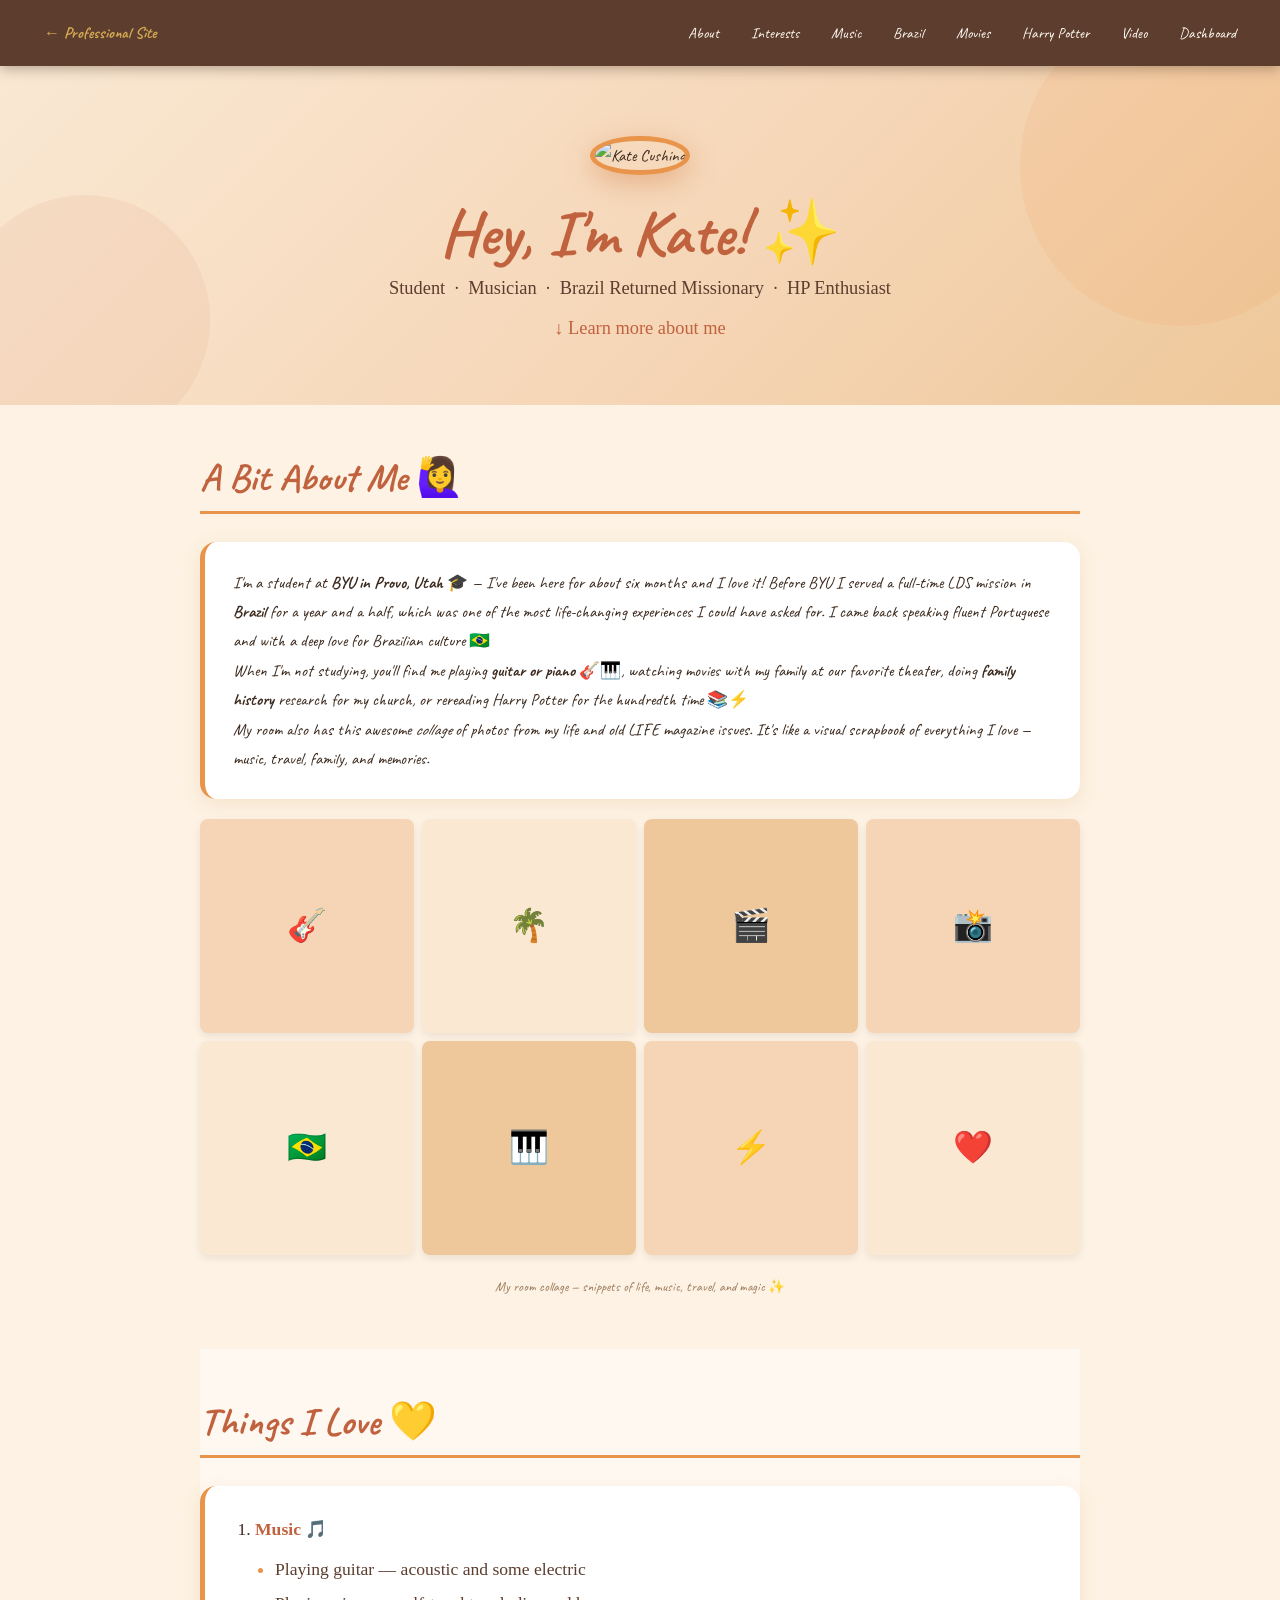
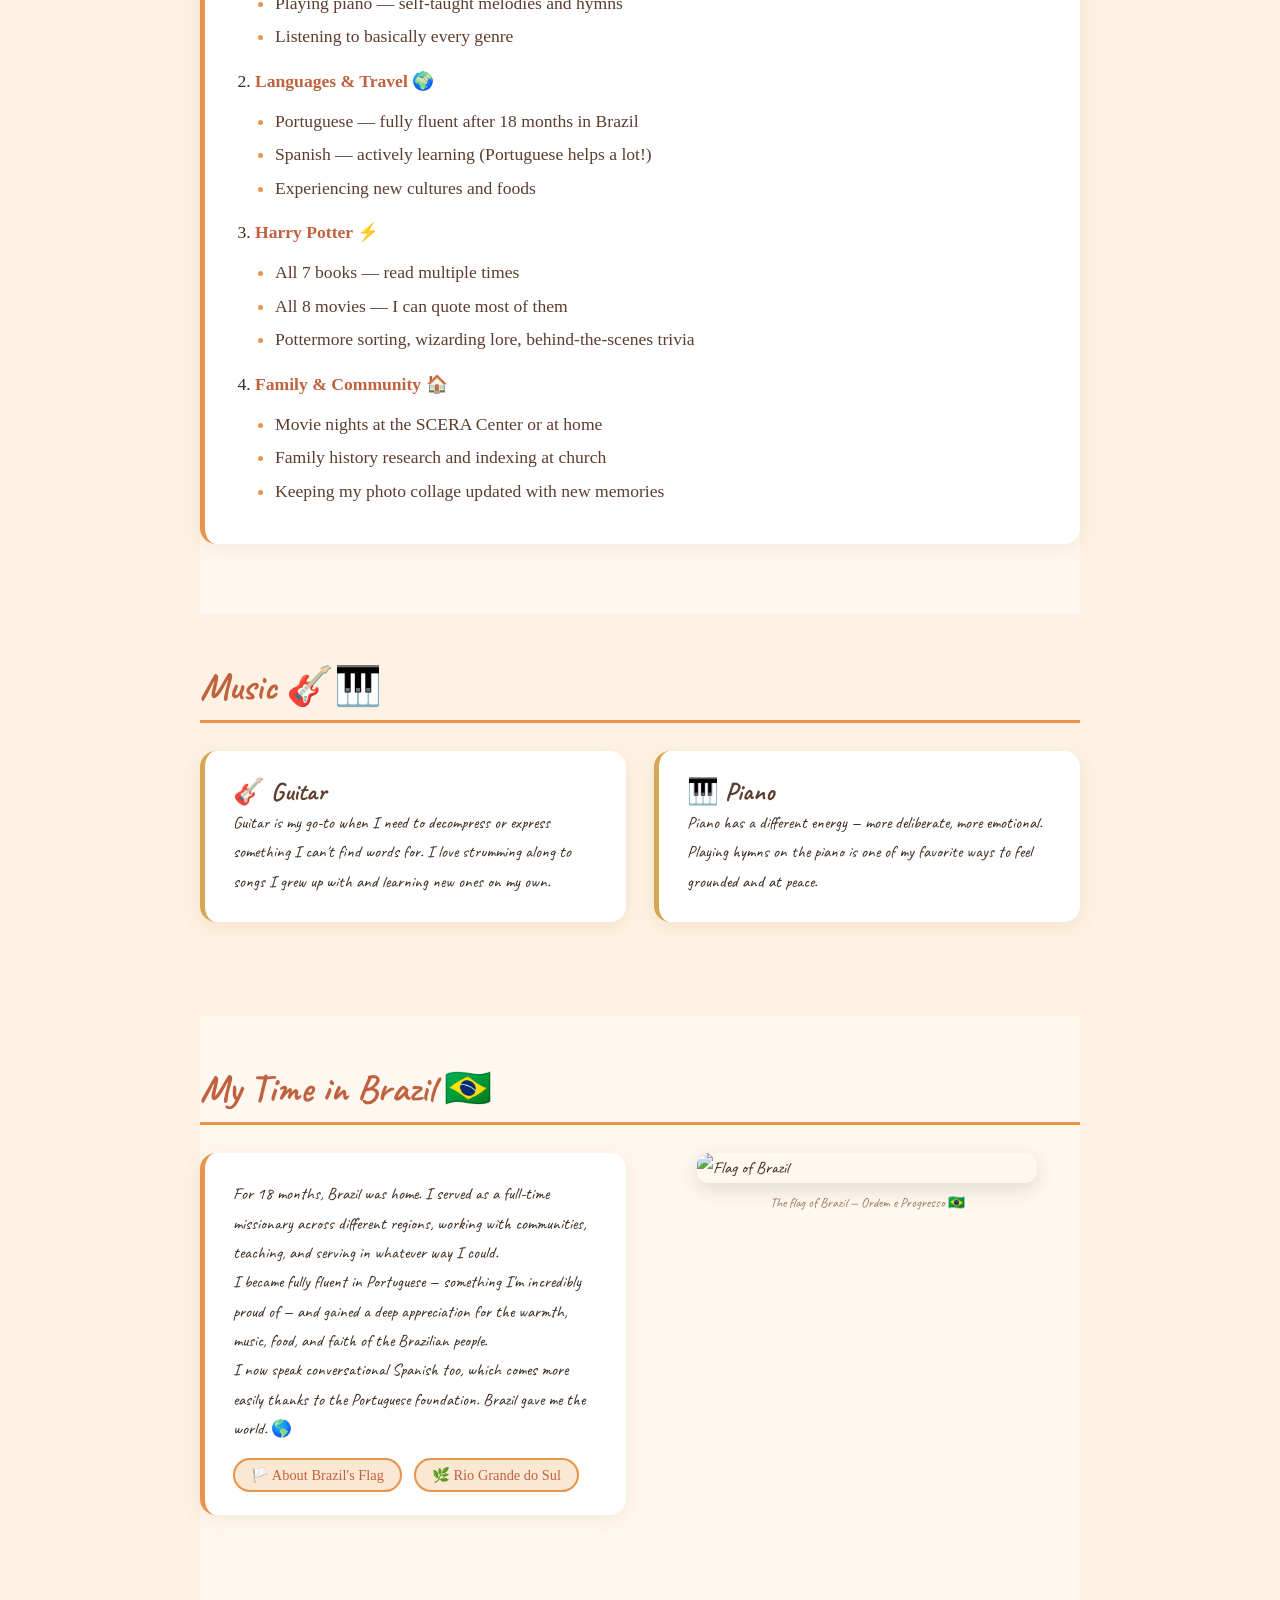
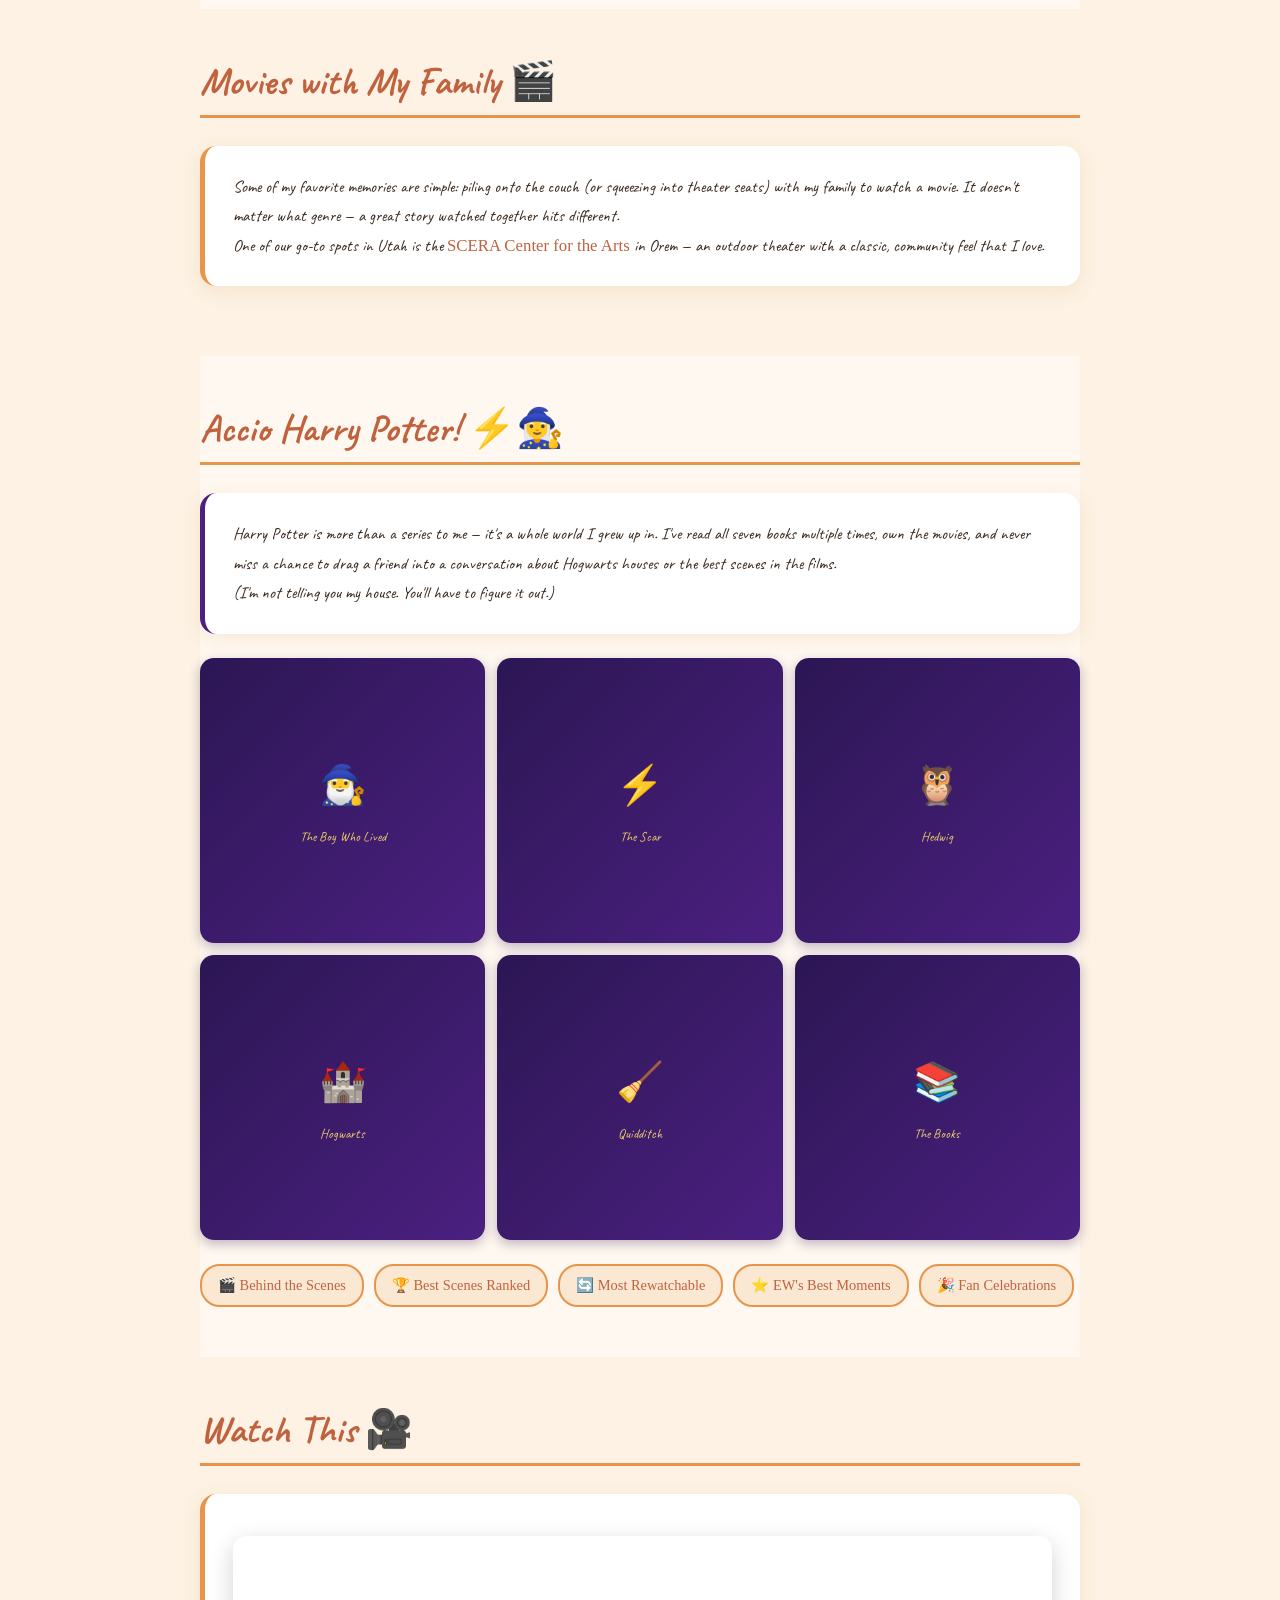
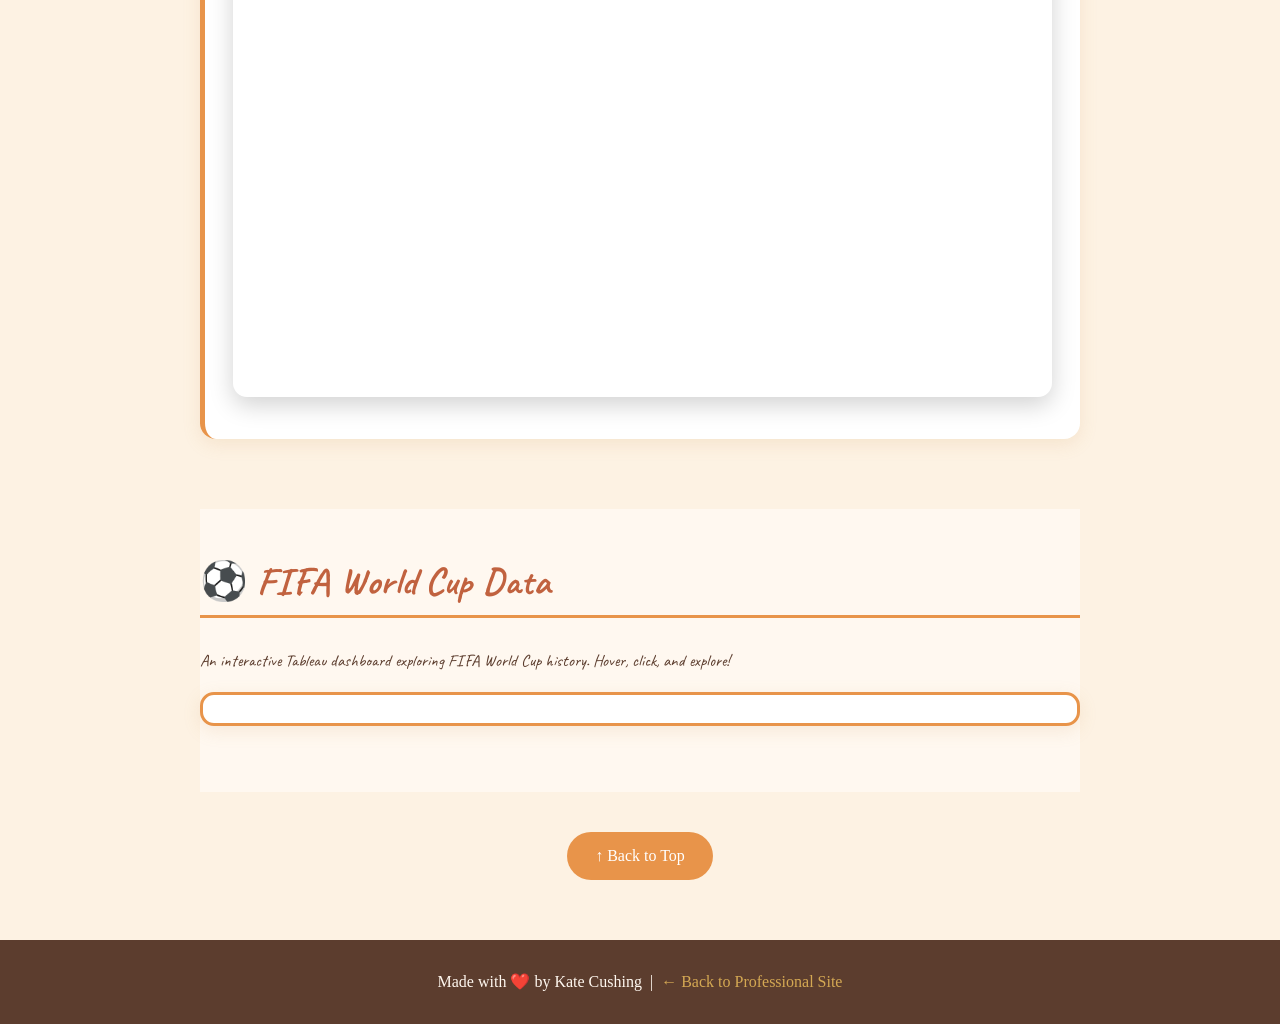
==== scratch/index.html @ d870e7b0 "Add files via upload" ====
<!DOCTYPE html>
<html lang="en">
<head>
  <meta charset="UTF-8">
  <meta name="viewport" content="width=device-width, initial-scale=1.0">
  <title>About Kate – Personal Page</title>
  <!-- No Bootstrap — scratch stylesheet only -->
  <link rel="stylesheet" href="style.css">
</head>
<body>

  <!-- ── Navigation (on-page anchors + back link) ─────── -->
  <!-- This nav uses on-page anchors as required -->
  <nav class="page-nav" id="top">
    <a class="back-link" href="../index.html">← Professional Site</a>
    <div class="nav-links">
      <a href="#about">About</a>
      <a href="#interests">Interests</a>
      <a href="#music">Music</a>
      <a href="#brazil">Brazil</a>
      <a href="#movies">Movies</a>
      <a href="#hp">Harry Potter</a>
      <a href="#video">Video</a>
      <a href="#dashboard">Dashboard</a>
    </div>
  </nav>

  <!-- ── Hero (div #2: .hero-div) ────────────────────── -->
  <div class="hero-div">
    <!-- Profile image — save your photo as ../images/profile.jpg -->
    <img src="../images/profile.jpg" alt="Kate Cushing" class="hero-profile-img">
    <h1 class="hero-title">Hey, I'm Kate! ✨</h1>
    <p class="hero-subtitle">Student &nbsp;·&nbsp; Musician &nbsp;·&nbsp; Brazil Returned Missionary &nbsp;·&nbsp; HP Enthusiast</p>
    <p class="hero-subtitle" style="margin-top: 8px;">
      <a href="#about" class="anchor-link">↓ Learn more about me</a>
    </p>
  </div>

  <!-- ── Main content wrapper (div #3: .content-wrapper) ── -->
  <div class="content-wrapper">

    <!-- ── About Me ──────────────────────────────────── -->
    <section class="page-section fade-in-section" id="about">
      <h2 class="section-heading">A Bit About Me 🙋‍♀️</h2>
      <div class="warm-card">
        <p>
          I'm a student at <strong>BYU in Provo, Utah</strong> 🎓 — I've been here for about six months and I love it!
          Before BYU I served a full-time LDS mission in <strong>Brazil</strong> for a year and a half,
          which was one of the most life-changing experiences I could have asked for.
          I came back speaking fluent Portuguese and with a deep love for Brazilian culture 🇧🇷
        </p>
        <p>
          When I'm not studying, you'll find me playing <strong>guitar or piano</strong> 🎸🎹,
          watching movies with my family at our favorite theater,
          doing <strong>family history</strong> research for my church,
          or rereading Harry Potter for the hundredth time 📚⚡
        </p>
        <p>
          My room also has this awesome <em>collage</em> of photos from my life and old LIFE magazine issues.
          It's like a visual scrapbook of everything I love — music, travel, family, and memories.
        </p>
      </div>

      <!-- Life-magazine-style photo collage -->
      <div class="life-collage">
        <div class="life-tile">🎸</div>
        <div class="life-tile">🌴</div>
        <div class="life-tile">🎬</div>
        <div class="life-tile">📸</div>
        <div class="life-tile">🇧🇷</div>
        <div class="life-tile">🎹</div>
        <div class="life-tile">⚡</div>
        <div class="life-tile">❤️</div>
      </div>
      <p style="text-align:center; font-size:0.85rem; color:#9c7a5c; margin-top:6px;">
        My room collage — snippets of life, music, travel, and magic ✨
      </p>
    </section>

    <!-- ── Interests (nested list: ordered → unordered) ── -->
    <section class="page-section fade-in-section" id="interests">
      <h2 class="section-heading">Things I Love 💛</h2>
      <div class="warm-card">
        <!-- REQUIRED: unordered list embedded inside an ordered list -->
        <ol class="my-ordered-list">
          <li>
            <strong>Music 🎵</strong>
            <ul class="my-unordered-list">
              <li>Playing guitar — acoustic and some electric</li>
              <li>Playing piano — self-taught melodies and hymns</li>
              <li>Listening to basically every genre</li>
            </ul>
          </li>
          <li>
            <strong>Languages &amp; Travel 🌍</strong>
            <ul class="my-unordered-list">
              <li>Portuguese — fully fluent after 18 months in Brazil</li>
              <li>Spanish — actively learning (Portuguese helps a lot!)</li>
              <li>Experiencing new cultures and foods</li>
            </ul>
          </li>
          <li>
            <strong>Harry Potter ⚡</strong>
            <ul class="my-unordered-list">
              <li>All 7 books — read multiple times</li>
              <li>All 8 movies — I can quote most of them</li>
              <li>Pottermore sorting, wizarding lore, behind-the-scenes trivia</li>
            </ul>
          </li>
          <li>
            <strong>Family &amp; Community 🏠</strong>
            <ul class="my-unordered-list">
              <li>Movie nights at the SCERA Center or at home</li>
              <li>Family history research and indexing at church</li>
              <li>Keeping my photo collage updated with new memories</li>
            </ul>
          </li>
        </ol>
      </div>
    </section>

    <!-- ── Music ─────────────────────────────────────── -->
    <section class="page-section fade-in-section" id="music">
      <h2 class="section-heading">Music 🎸🎹</h2>
      <!-- Two-column layout (div #4: .two-col-div) -->
      <div class="two-col-div">
        <div class="warm-card" style="border-left-color: #D4A853;">
          <h3>🎸 Guitar</h3>
          <p>
            Guitar is my go-to when I need to decompress or express something I can't find words for.
            I love strumming along to songs I grew up with and learning new ones on my own.
          </p>
        </div>
        <div class="warm-card" style="border-left-color: #D4A853;">
          <h3>🎹 Piano</h3>
          <p>
            Piano has a different energy — more deliberate, more emotional.
            Playing hymns on the piano is one of my favorite ways to feel grounded and at peace.
          </p>
        </div>
      </div>
    </section>

    <!-- ── Brazil ─────────────────────────────────────── -->
    <section class="page-section fade-in-section" id="brazil">
      <h2 class="section-heading">My Time in Brazil 🇧🇷</h2>
      <div class="two-col-div">
        <div class="warm-card">
          <p>
            For 18 months, Brazil was home. I served as a full-time missionary across different regions,
            working with communities, teaching, and serving in whatever way I could.
          </p>
          <p>
            I became fully fluent in Portuguese — something I'm incredibly proud of — and gained
            a deep appreciation for the warmth, music, food, and faith of the Brazilian people.
          </p>
          <p>
            I now speak conversational Spanish too, which comes more easily thanks to the
            Portuguese foundation. Brazil gave me the world. 🌎
          </p>
          <p style="margin-top:16px;">
            <a class="hp-link-btn" href="https://www.britannica.com/topic/flag-of-Brazil" target="_blank">🏳️ About Brazil's Flag</a>
            <a class="hp-link-btn" href="https://www.tripadvisor.com/AttractionProductReview-g303536-d17680279-Rio_Grande_do_Sul_City_Tour_by_Gramado_and_Canela-Gramado_State_of_Rio_Grande_do_S.html" target="_blank" style="margin-left:8px;">🌿 Rio Grande do Sul</a>
          </p>
        </div>
        <div>
          <!-- REQUIRED: image not from Bootstrap theme -->
          <img
            src="https://upload.wikimedia.org/wikipedia/commons/thumb/0/05/Flag_of_Brazil.svg/1200px-Flag_of_Brazil.svg.png"
            alt="Flag of Brazil"
            class="flag-img">
          <p class="img-caption">The flag of Brazil — Ordem e Progresso 🇧🇷</p>
        </div>
      </div>
    </section>

    <!-- ── Movies ─────────────────────────────────────── -->
    <section class="page-section fade-in-section" id="movies">
      <h2 class="section-heading">Movies with My Family 🎬</h2>
      <div class="warm-card">
        <p>
          Some of my favorite memories are simple: piling onto the couch (or squeezing into theater seats)
          with my family to watch a movie. It doesn't matter what genre — a great story watched together
          hits different.
        </p>
        <p>
          One of our go-to spots in Utah is the
          <a href="https://orem.us/scera-center-2/" target="_blank" class="anchor-link">
            SCERA Center for the Arts
          </a>
          in Orem — an outdoor theater with a classic, community feel that I love.
        </p>
      </div>
    </section>

    <!-- ── Harry Potter ───────────────────────────────── -->
    <section class="page-section fade-in-section" id="hp">
      <h2 class="section-heading">Accio Harry Potter! ⚡🧙‍♀️</h2>
      <div class="warm-card" style="border-left-color: #4B2080;">
        <p>
          Harry Potter is more than a series to me — it's a whole world I grew up in.
          I've read all seven books multiple times, own the movies, and never miss a chance to
          drag a friend into a conversation about Hogwarts houses or the best scenes in the films.
        </p>
        <p>(I'm not telling you my house. You'll have to figure it out.)</p>
      </div>

      <!-- HP emoji collage -->
      <div class="hp-collage">
        <div class="hp-tile">🧙‍♂️<span>The Boy Who Lived</span></div>
        <div class="hp-tile">⚡<span>The Scar</span></div>
        <div class="hp-tile">🦉<span>Hedwig</span></div>
        <div class="hp-tile">🏰<span>Hogwarts</span></div>
        <div class="hp-tile">🧹<span>Quidditch</span></div>
        <div class="hp-tile">📚<span>The Books</span></div>
      </div>

      <!-- Links to HP resources the user provided -->
      <div class="hp-links">
        <a class="hp-link-btn" href="https://www.harrypotter.com/features/wholesome-behind-the-scenes-moments-from-the-harry-potter-films" target="_blank">🎬 Behind the Scenes</a>
        <a class="hp-link-btn" href="https://www.slashfilm.com/995974/the-best-harry-potter-scenes-ranked/" target="_blank">🏆 Best Scenes Ranked</a>
        <a class="hp-link-btn" href="https://collider.com/harry-potter-daniel-radcliffe-rewatchable-scenes-ranked/" target="_blank">🔄 Most Rewatchable</a>
        <a class="hp-link-btn" href="https://ew.com/movies/best-harry-potter-scenes/" target="_blank">⭐ EW's Best Moments</a>
        <a class="hp-link-btn" href="https://www.businessinsider.com/creative-ways-harry-potter-fans-can-celebrate-the-franchise-2020-4" target="_blank">🎉 Fan Celebrations</a>
      </div>
    </section>

    <!-- ── YouTube Video ──────────────────────────────── -->
    <section class="page-section fade-in-section" id="video">
      <h2 class="section-heading">Watch This 🎥</h2>
      <div class="warm-card">
        <!-- REQUIRED: embedded YouTube video -->
        <div class="video-wrapper">
          <iframe
            src="https://www.youtube.com/embed/GxtmK-8appI?si=defRanDSyamV5fUx"
            title="YouTube video player"
            frameborder="0"
            allow="accelerometer; autoplay; clipboard-write; encrypted-media; gyroscope; picture-in-picture; web-share"
            referrerpolicy="strict-origin-when-cross-origin"
            allowfullscreen>
          </iframe>
        </div>
      </div>
    </section>

    <!-- ── Tableau Dashboard ──────────────────────────── -->
    <section class="page-section fade-in-section" id="dashboard">
      <h2 class="section-heading">⚽ FIFA World Cup Data</h2>
      <p style="color:#5C3D2E; margin-bottom:16px;">
        An interactive Tableau dashboard exploring FIFA World Cup history. Hover, click, and explore!
      </p>
      <!-- REQUIRED: live interactive embedded Tableau -->
      <div class="tableau-wrapper">
        <div class='tableauPlaceholder' id='viz1781571912455' style='position:relative'>
          <noscript>
            <a href='#'>
              <img alt='World cup overview'
                   src='https://public.tableau.com/static/images/FI/FIFAWorldCupStory_17812025938080/Worldcupoverview/1_rss.png'
                   style='border:none'>
            </a>
          </noscript>
          <object class='tableauViz' style='display:none;'>
            <param name='host_url'           value='https%3A%2F%2Fpublic.tableau.com%2F'>
            <param name='embed_code_version' value='3'>
            <param name='site_root'          value=''>
            <param name='name'               value='FIFAWorldCupStory_17812025938080/Worldcupoverview'>
            <param name='tabs'               value='no'>
            <param name='toolbar'            value='yes'>
            <param name='static_image'       value='https://public.tableau.com/static/images/FI/FIFAWorldCupStory_17812025938080/Worldcupoverview/1.png'>
            <param name='animate_transition' value='yes'>
            <param name='display_static_image' value='yes'>
            <param name='display_spinner'    value='yes'>
            <param name='display_overlay'    value='yes'>
            <param name='display_count'      value='yes'>
            <param name='language'           value='en-US'>
          </object>
        </div>
        <script type='text/javascript'>
          var divElement  = document.getElementById('viz1781571912455');
          var vizElement  = divElement.getElementsByTagName('object')[0];
          vizElement.style.width  = '100%';
          vizElement.style.height = '620px';
          var scriptElement = document.createElement('script');
          scriptElement.src = 'https://public.tableau.com/javascripts/api/viz_v1.js';
          vizElement.parentNode.insertBefore(scriptElement, vizElement);
        </script>
      </div>
    </section>

    <!-- ── Back to top (on-page anchor link) ─────────── -->
    <div style="text-align:center; padding: 30px 0 50px;">
      <!-- REQUIRED: on-page anchor -->
      <a href="#top" class="back-to-top">↑ Back to Top</a>
    </div>

  </div><!-- end .content-wrapper -->

  <!-- ── Footer ─────────────────────────────────────── -->
  <footer class="page-footer">
    <p>
      Made with ❤️ by Kate Cushing
      &nbsp;|&nbsp;
      <a href="../index.html">← Back to Professional Site</a>
    </p>
  </footer>

</body>
</html>
---- scratch/style.css ----
/* style.css — from-scratch stylesheet for Kate's personal page */
/* No Bootstrap. Written entirely from scratch. */

@import url('https://fonts.googleapis.com/css2?family=Caveat:wght@400;700&display=swap');

/* ────────────────────────────────────────────────────────
   1. GLOBAL — font family + font color + base reset
───────────────────────────────────────────────────────── */
* {
  box-sizing: border-box;
  margin: 0;
  padding: 0;
}

body {
  font-family: 'Comic Sans MS', 'Comic Sans', 'Caveat', cursive;
  background-color: #FDF2E3;       /* warm cream background */
  color: #3D2B1F;                  /* dark warm-brown font color */
  font-size: 1.05rem;
  line-height: 1.75;
}

/* ────────────────────────────────────────────────────────
   2. HEADINGS — font family + font color
───────────────────────────────────────────────────────── */
h1, h2, h3 {
  font-family: 'Caveat', 'Comic Sans MS', cursive;
  color: #C1623F;                  /* terracotta font color */
  line-height: 1.2;
}

h1 { font-size: 3.5rem; }
h2 { font-size: 2.4rem; }
h3 { font-size: 1.6rem; color: #5C3D2E; }

/* ────────────────────────────────────────────────────────
   3. NAVIGATION BAR — positioning div #1
───────────────────────────────────────────────────────── */
.page-nav {
  background-color: #5C3D2E;
  padding: 14px 30px;
  position: sticky;
  top: 0;
  z-index: 999;
  display: flex;
  justify-content: space-between;
  align-items: center;
  flex-wrap: wrap;
  gap: 10px;
  box-shadow: 0 3px 12px rgba(61, 43, 31, 0.35);
}

.page-nav a {
  font-family: 'Comic Sans MS', 'Caveat', cursive;
  font-size: 0.95rem;
  color: #FFF8F0;                  /* cream font color */
  text-decoration: none;
  padding: 5px 14px;
  border-radius: 20px;
  transition: background-color 0.25s, color 0.25s;
}

.page-nav a:hover {
  background-color: #E8944A;
  color: #ffffff;
}

.page-nav .back-link {
  font-size: 1rem;
  font-weight: bold;
  color: #D4A853;                  /* gold font color */
}

.page-nav .back-link:hover {
  background-color: #D4A853;
  color: #3D2B1F;
}

.nav-links {
  display: flex;
  flex-wrap: wrap;
  gap: 4px;
}

/* ────────────────────────────────────────────────────────
   4. HERO DIV — positioning div #2 (centered, layered bg)
───────────────────────────────────────────────────────── */
.hero-div {
  position: relative;
  text-align: center;
  padding: 70px 20px 60px;
  background: linear-gradient(135deg, #FAE8D3 0%, #F5D5B5 60%, #EEC89A 100%);
  overflow: hidden;
}

.hero-div::before {
  content: '';
  position: absolute;
  top: -60px;
  right: -60px;
  width: 320px;
  height: 320px;
  background: rgba(232, 148, 74, 0.12);
  border-radius: 50%;
}

.hero-div::after {
  content: '';
  position: absolute;
  bottom: -40px;
  left: -40px;
  width: 250px;
  height: 250px;
  background: rgba(193, 98, 63, 0.08);
  border-radius: 50%;
}

.hero-profile-img {
  width: 160px;
  height: 160px;
  border-radius: 50%;
  object-fit: cover;
  border: 5px solid #E8944A;
  box-shadow: 0 8px 28px rgba(200, 100, 40, 0.35);
  margin-bottom: 20px;
  animation: float 3.5s ease-in-out infinite;
  position: relative;
  z-index: 1;
}

.hero-title {
  font-family: 'Caveat', cursive;
  font-size: 4rem;
  color: #C1623F;
  position: relative;
  z-index: 1;
  animation: slideDown 0.8s ease-out both;
}

.hero-subtitle {
  font-family: 'Comic Sans MS', cursive;
  font-size: 1.15rem;
  color: #5C3D2E;
  position: relative;
  z-index: 1;
  animation: slideDown 0.8s ease-out 0.2s both;
}

/* ────────────────────────────────────────────────────────
   5. MAIN CONTENT WRAPPER — positioning div #3 (centered)
───────────────────────────────────────────────────────── */
.content-wrapper {
  max-width: 920px;
  margin: 0 auto;
  padding: 0 20px;
}

/* ────────────────────────────────────────────────────────
   6. TWO-COLUMN LAYOUT DIV — positioning div #4 (grid)
───────────────────────────────────────────────────────── */
.two-col-div {
  display: grid;
  grid-template-columns: 1fr 1fr;
  gap: 28px;
  margin: 24px 0;
}

@media (max-width: 640px) {
  .two-col-div { grid-template-columns: 1fr; }
  h1 { font-size: 2.6rem; }
  .hero-title { font-size: 2.8rem; }
  .page-nav { flex-direction: column; align-items: flex-start; }
}

/* ────────────────────────────────────────────────────────
   7. SECTION STYLES
───────────────────────────────────────────────────────── */
.page-section {
  padding: 50px 0;
}

.page-section:nth-child(even) {
  background-color: #FFF8F0;
}

.section-heading {
  font-family: 'Caveat', cursive;
  font-size: 2.4rem;
  color: #C1623F;
  border-bottom: 3px solid #E8944A;
  padding-bottom: 10px;
  margin-bottom: 28px;
}

/* ────────────────────────────────────────────────────────
   8. CARDS
───────────────────────────────────────────────────────── */
.warm-card {
  background: #ffffff;
  border-radius: 16px;
  padding: 26px 28px;
  box-shadow: 0 5px 18px rgba(200, 150, 80, 0.15);
  border-left: 5px solid #E8944A;
  margin-bottom: 20px;
  transition: transform 0.28s ease, box-shadow 0.28s ease;
}

.warm-card:hover {
  transform: translateY(-4px);
  box-shadow: 0 10px 28px rgba(200, 150, 80, 0.25);
}

/* ────────────────────────────────────────────────────────
   9. NESTED LISTS
───────────────────────────────────────────────────────── */
.my-ordered-list {
  font-family: 'Comic Sans MS', cursive;
  color: #3D2B1F;
  padding-left: 22px;
  line-height: 2;
}

.my-ordered-list > li {
  margin-bottom: 10px;
  font-size: 1.1rem;
}

.my-ordered-list > li > strong {
  color: #C1623F;
}

.my-unordered-list {
  font-family: 'Comic Sans MS', cursive;
  color: #5C3D2E;
  padding-left: 20px;
  margin-top: 6px;
  line-height: 1.9;
  list-style-type: disc;
}

.my-unordered-list li::marker {
  color: #E8944A;
}

/* ────────────────────────────────────────────────────────
  10. IMAGES
───────────────────────────────────────────────────────── */
.flag-img {
  width: 100%;
  max-width: 340px;
  border-radius: 12px;
  box-shadow: 0 6px 20px rgba(0, 0, 0, 0.12);
  display: block;
  margin: 0 auto;
}

.img-caption {
  text-align: center;
  font-size: 0.85rem;
  color: #9c7a5c;
  margin-top: 8px;
}

/* ────────────────────────────────────────────────────────
  11. HP COLLAGE GRID
───────────────────────────────────────────────────────── */
.hp-collage {
  display: grid;
  grid-template-columns: repeat(3, 1fr);
  gap: 12px;
  margin: 24px 0;
}

.hp-tile {
  background: linear-gradient(135deg, #2C1654, #4B2080);
  border-radius: 14px;
  aspect-ratio: 1;
  display: flex;
  flex-direction: column;
  align-items: center;
  justify-content: center;
  font-size: 2.4rem;
  color: #F5C542;
  font-family: 'Caveat', cursive;
  transition: transform 0.25s;
  cursor: default;
  box-shadow: 0 4px 12px rgba(44, 22, 84, 0.3);
}

.hp-tile:hover {
  transform: scale(1.06) rotate(-1deg);
}

.hp-tile span {
  font-size: 0.85rem;
  margin-top: 6px;
  color: #E8C96A;
}

/* ────────────────────────────────────────────────────────
  12. HP LINKS
───────────────────────────────────────────────────────── */
.hp-links {
  display: flex;
  flex-wrap: wrap;
  gap: 10px;
  margin-top: 16px;
}

.hp-link-btn {
  background-color: #FAE8D3;
  color: #C1623F;
  font-family: 'Comic Sans MS', cursive;
  font-size: 0.9rem;
  padding: 7px 16px;
  border-radius: 20px;
  text-decoration: none;
  border: 2px solid #E8944A;
  transition: background-color 0.2s, color 0.2s;
}

.hp-link-btn:hover {
  background-color: #C1623F;
  color: white;
}

/* ────────────────────────────────────────────────────────
  13. VIDEO WRAPPER (responsive 16:9)
───────────────────────────────────────────────────────── */
.video-wrapper {
  position: relative;
  padding-bottom: 56.25%;
  height: 0;
  overflow: hidden;
  border-radius: 14px;
  box-shadow: 0 8px 24px rgba(0, 0, 0, 0.18);
  margin: 16px 0;
}

.video-wrapper iframe {
  position: absolute;
  top: 0;
  left: 0;
  width: 100%;
  height: 100%;
  border: none;
}

/* ────────────────────────────────────────────────────────
  14. TABLEAU WRAPPER
───────────────────────────────────────────────────────── */
.tableau-wrapper {
  overflow-x: auto;
  border: 3px solid #E8944A;
  border-radius: 14px;
  padding: 14px;
  background: white;
  margin: 16px 0;
  box-shadow: 0 5px 18px rgba(200, 150, 80, 0.15);
}

/* ────────────────────────────────────────────────────────
  15. ANCHOR LINK
───────────────────────────────────────────────────────── */
.back-to-top {
  display: inline-block;
  margin: 10px auto;
  padding: 10px 28px;
  background-color: #E8944A;
  color: white;
  font-family: 'Comic Sans MS', cursive;
  font-size: 1rem;
  border-radius: 50px;
  text-decoration: none;
  transition: background-color 0.25s, transform 0.25s;
}

.back-to-top:hover {
  background-color: #C1623F;
  transform: translateY(-2px);
}

/* ────────────────────────────────────────────────────────
  16. FOOTER
───────────────────────────────────────────────────────── */
.page-footer {
  background-color: #5C3D2E;
  color: #FFF8F0;
  font-family: 'Comic Sans MS', cursive;
  font-size: 1rem;
  text-align: center;
  padding: 28px 20px;
}

.page-footer a {
  color: #D4A853;
  text-decoration: none;
}

.page-footer a:hover {
  text-decoration: underline;
}

/* ────────────────────────────────────────────────────────
  17. ANIMATIONS
───────────────────────────────────────────────────────── */
@keyframes float {
  0%, 100% { transform: translateY(0); }
  50%       { transform: translateY(-10px); }
}

@keyframes slideDown {
  from { opacity: 0; transform: translateY(-18px); }
  to   { opacity: 1; transform: translateY(0); }
}

@keyframes fadeIn {
  from { opacity: 0; transform: translateY(16px); }
  to   { opacity: 1; transform: translateY(0); }
}

.fade-in-section {
  animation: fadeIn 0.7s ease-out both;
}

/* ────────────────────────────────────────────────────────
  18. COLLAGE / LIFE MAGAZINE GRID
───────────────────────────────────────────────────────── */
.life-collage {
  display: grid;
  grid-template-columns: repeat(4, 1fr);
  grid-template-rows: auto auto;
  gap: 8px;
  margin: 20px 0;
}

.life-tile {
  background-color: #F5D5B5;
  border-radius: 8px;
  aspect-ratio: 1;
  display: flex;
  align-items: center;
  justify-content: center;
  font-size: 2rem;
  transition: transform 0.2s;
  box-shadow: 0 3px 8px rgba(0,0,0,0.08);
}

.life-tile:nth-child(3n+1) { background-color: #F5D5B5; }
.life-tile:nth-child(3n+2) { background-color: #FAE8D3; }
.life-tile:nth-child(3n+3) { background-color: #EEC89A; }

.life-tile:hover { transform: rotate(2deg) scale(1.05); }

/* internal link style */
a.anchor-link {
  color: #C1623F;
  font-family: 'Comic Sans MS', cursive;
  text-decoration: none;
}
a.anchor-link:hover { text-decoration: underline; }
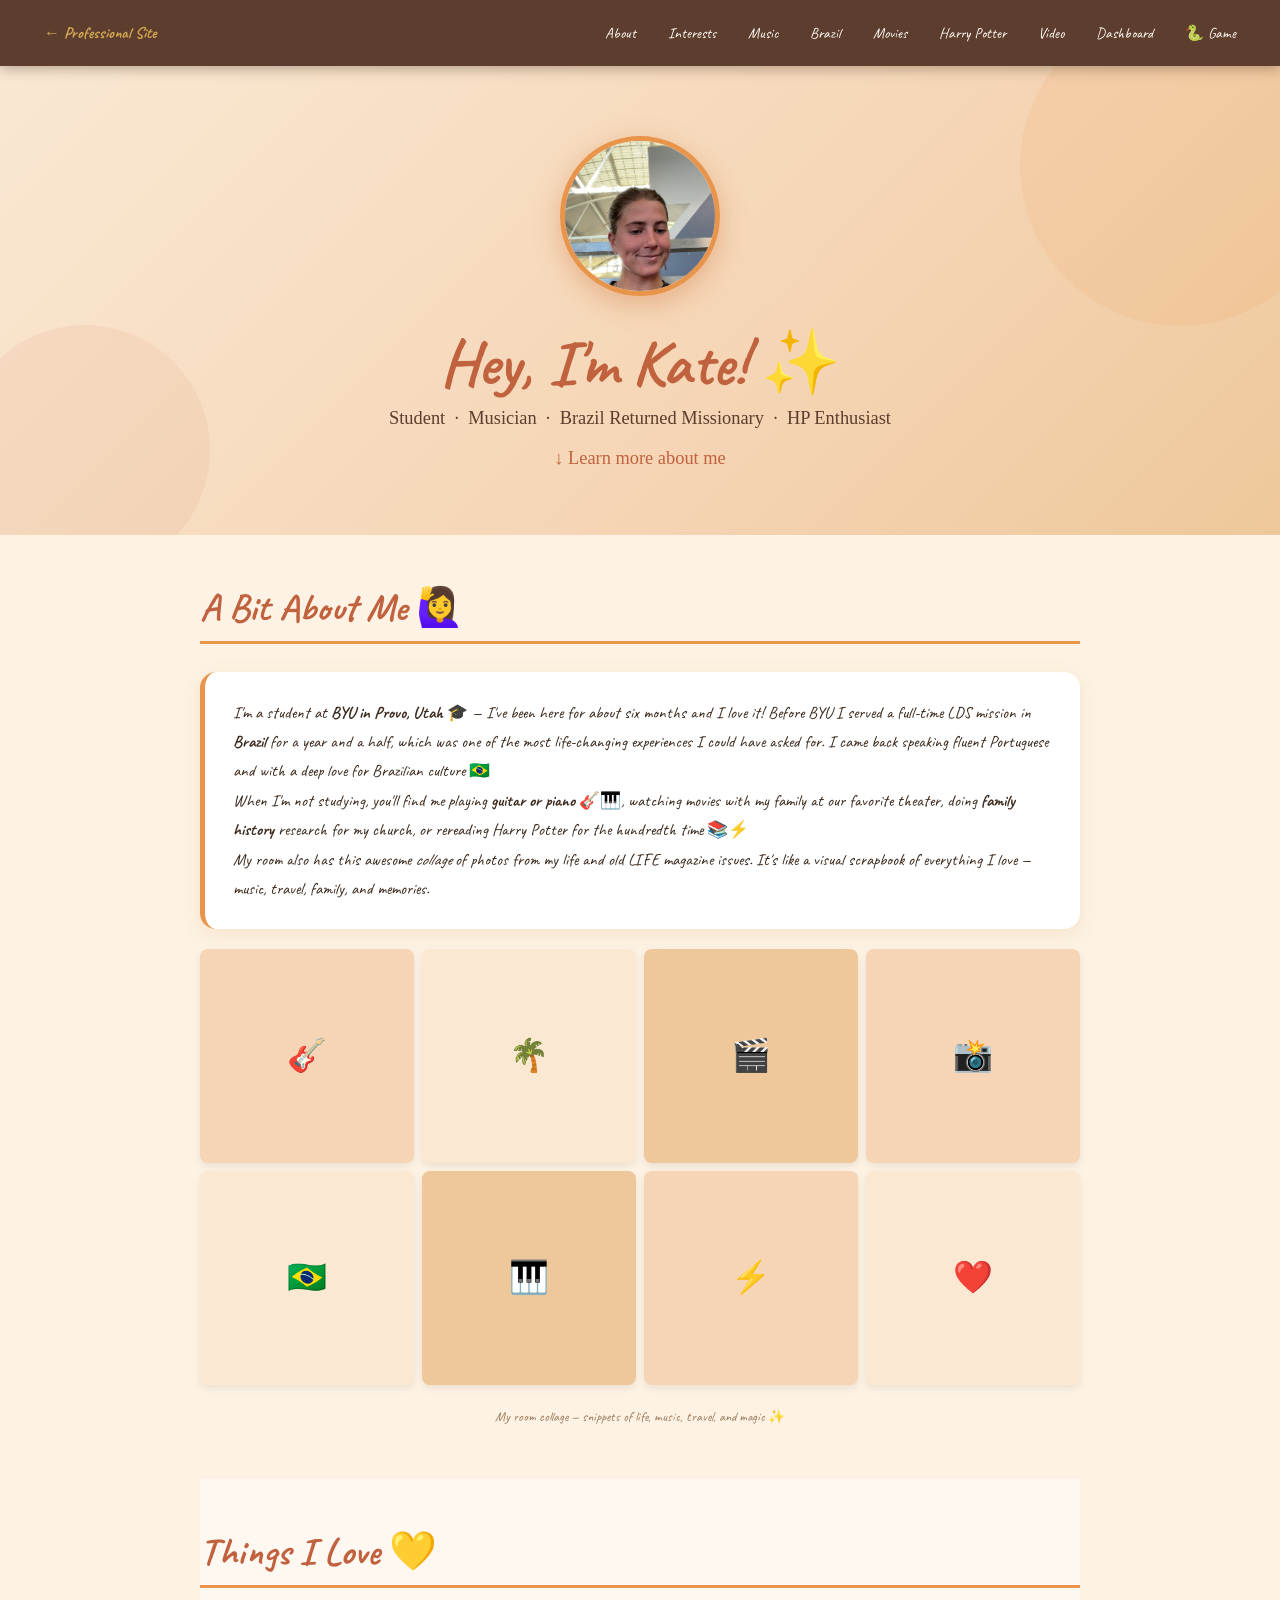
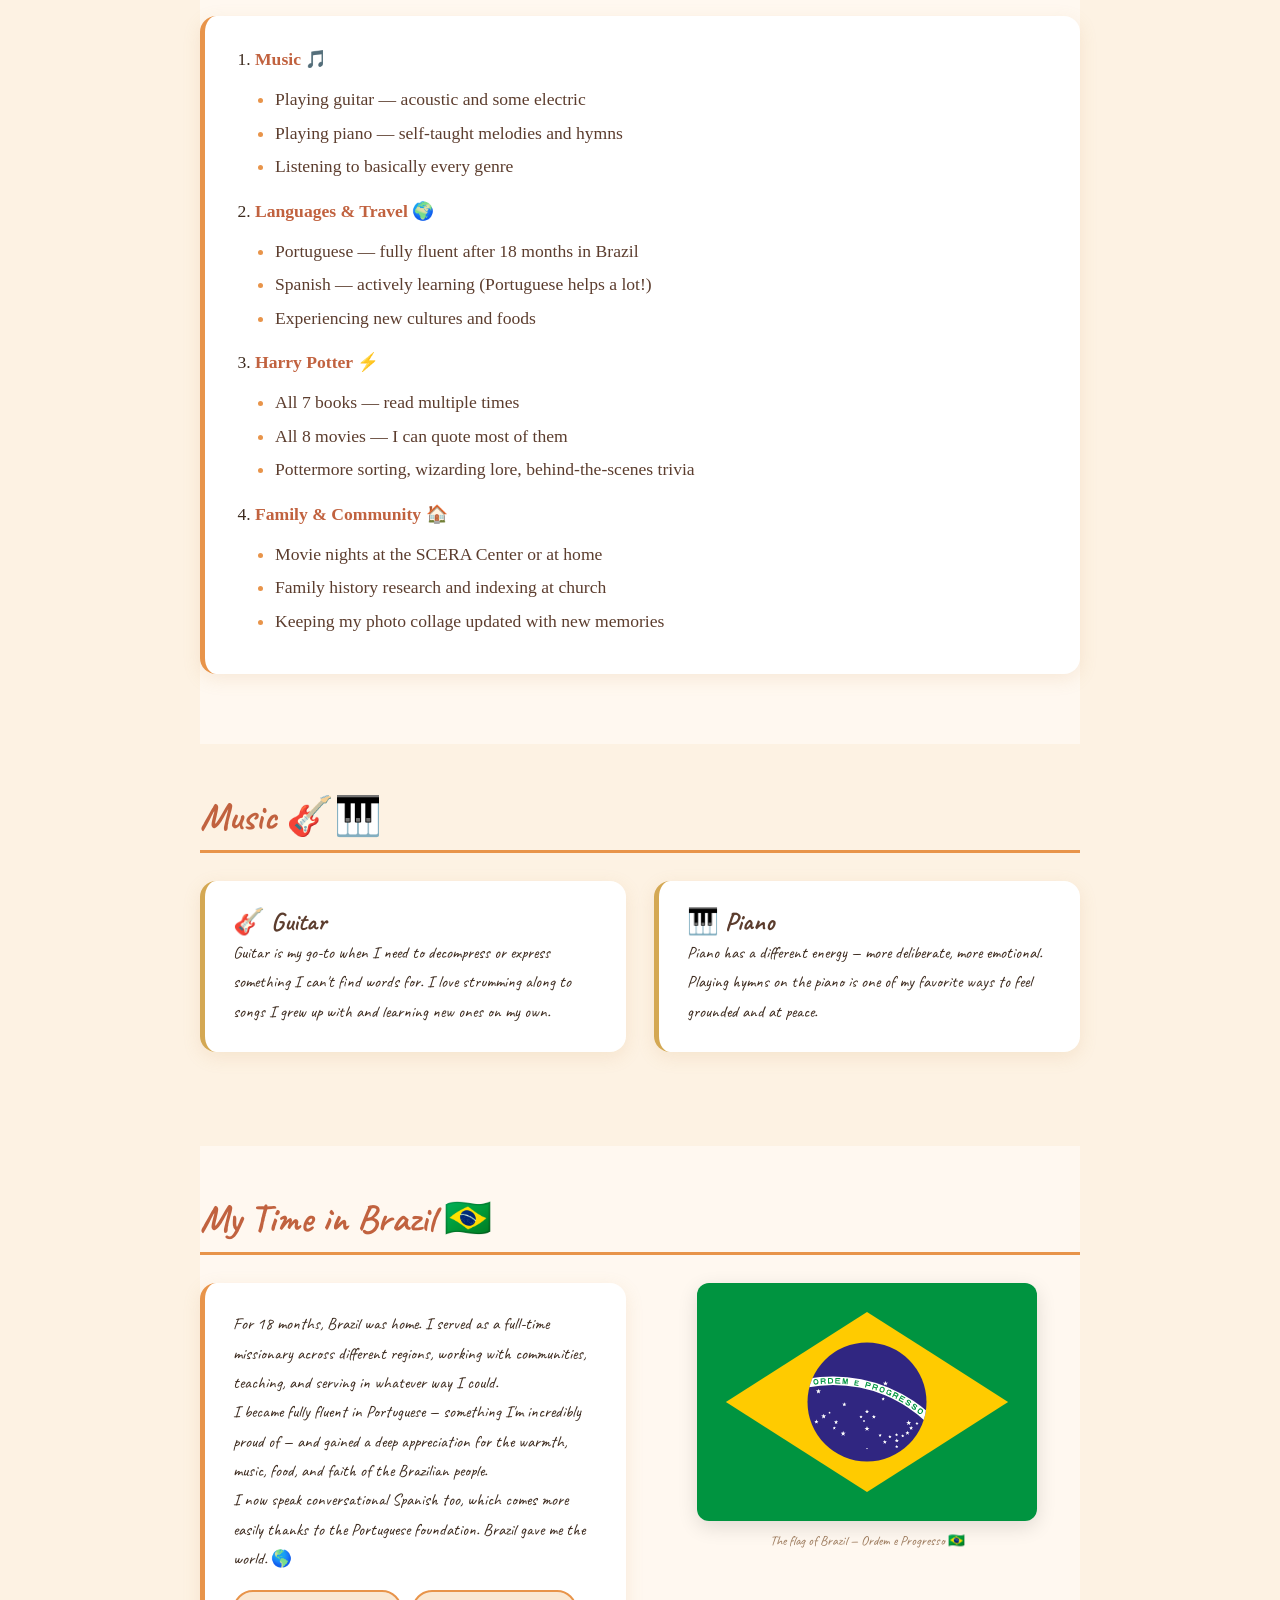
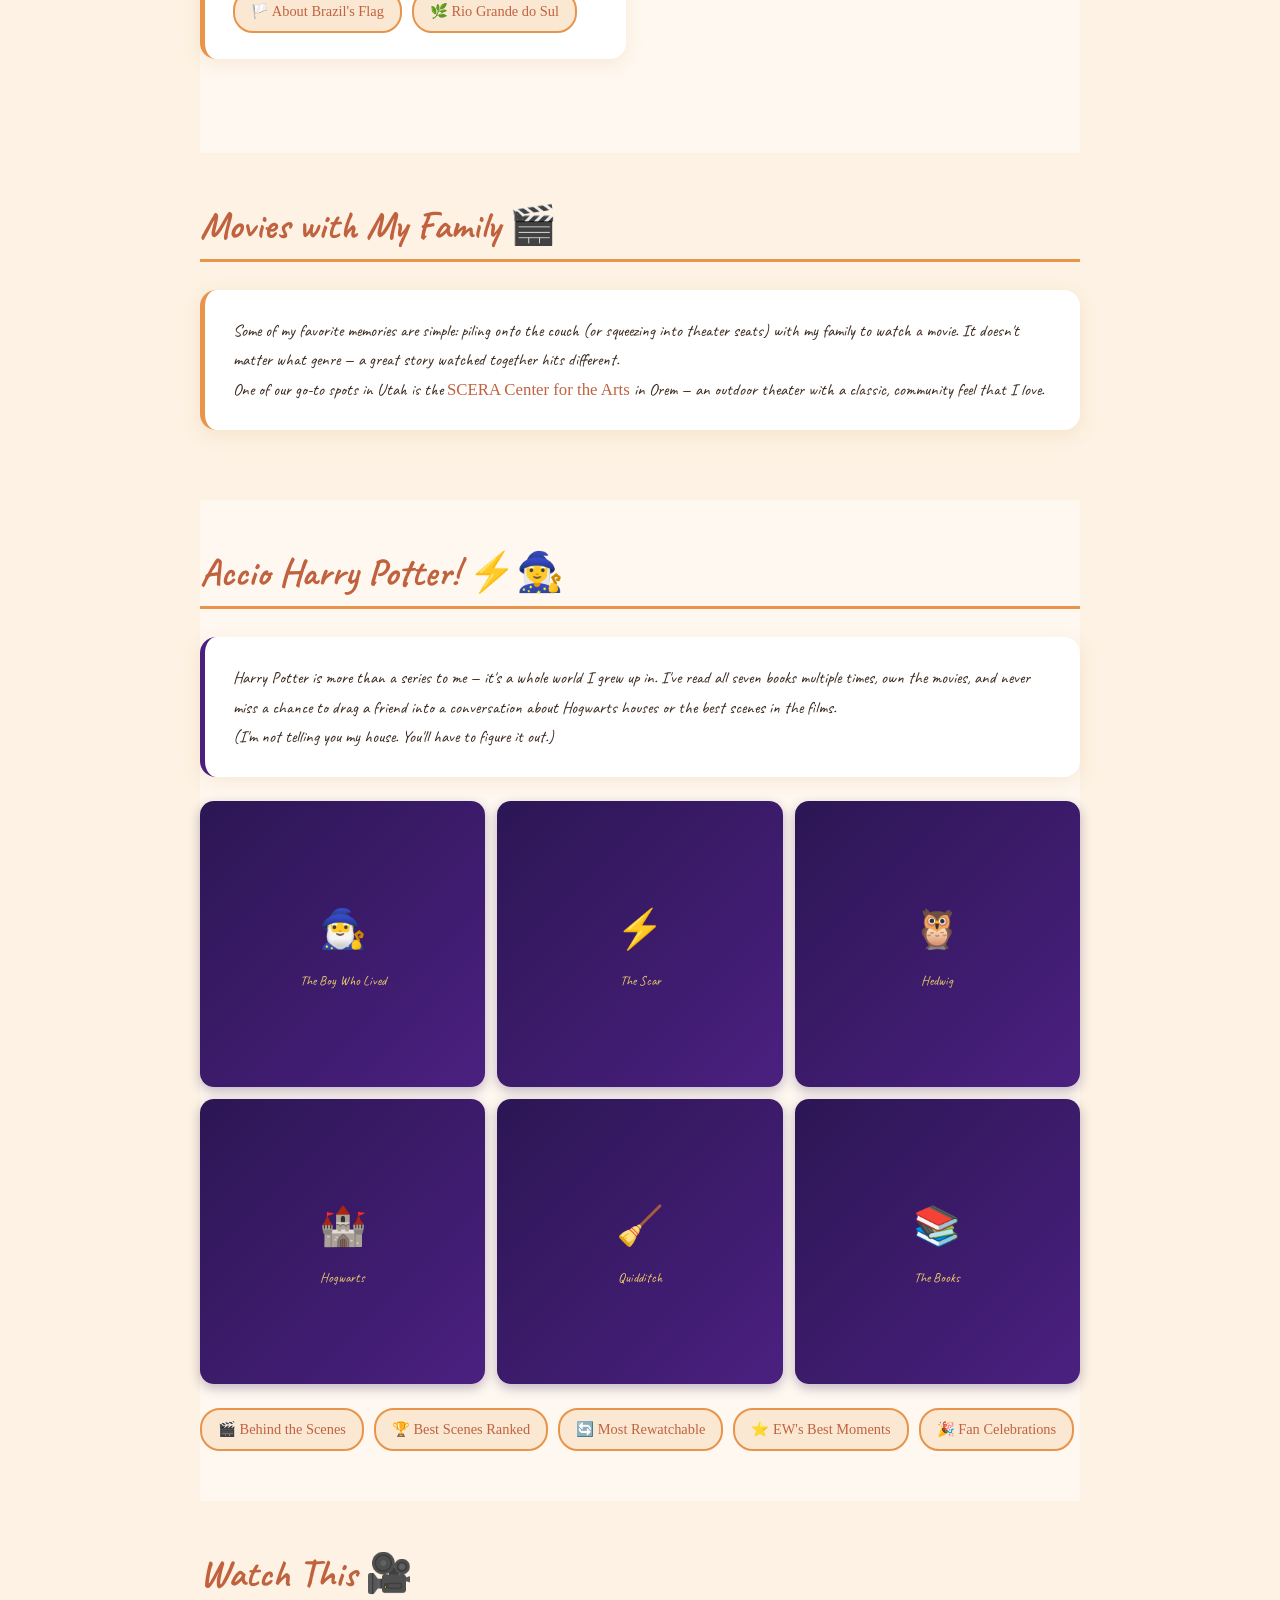
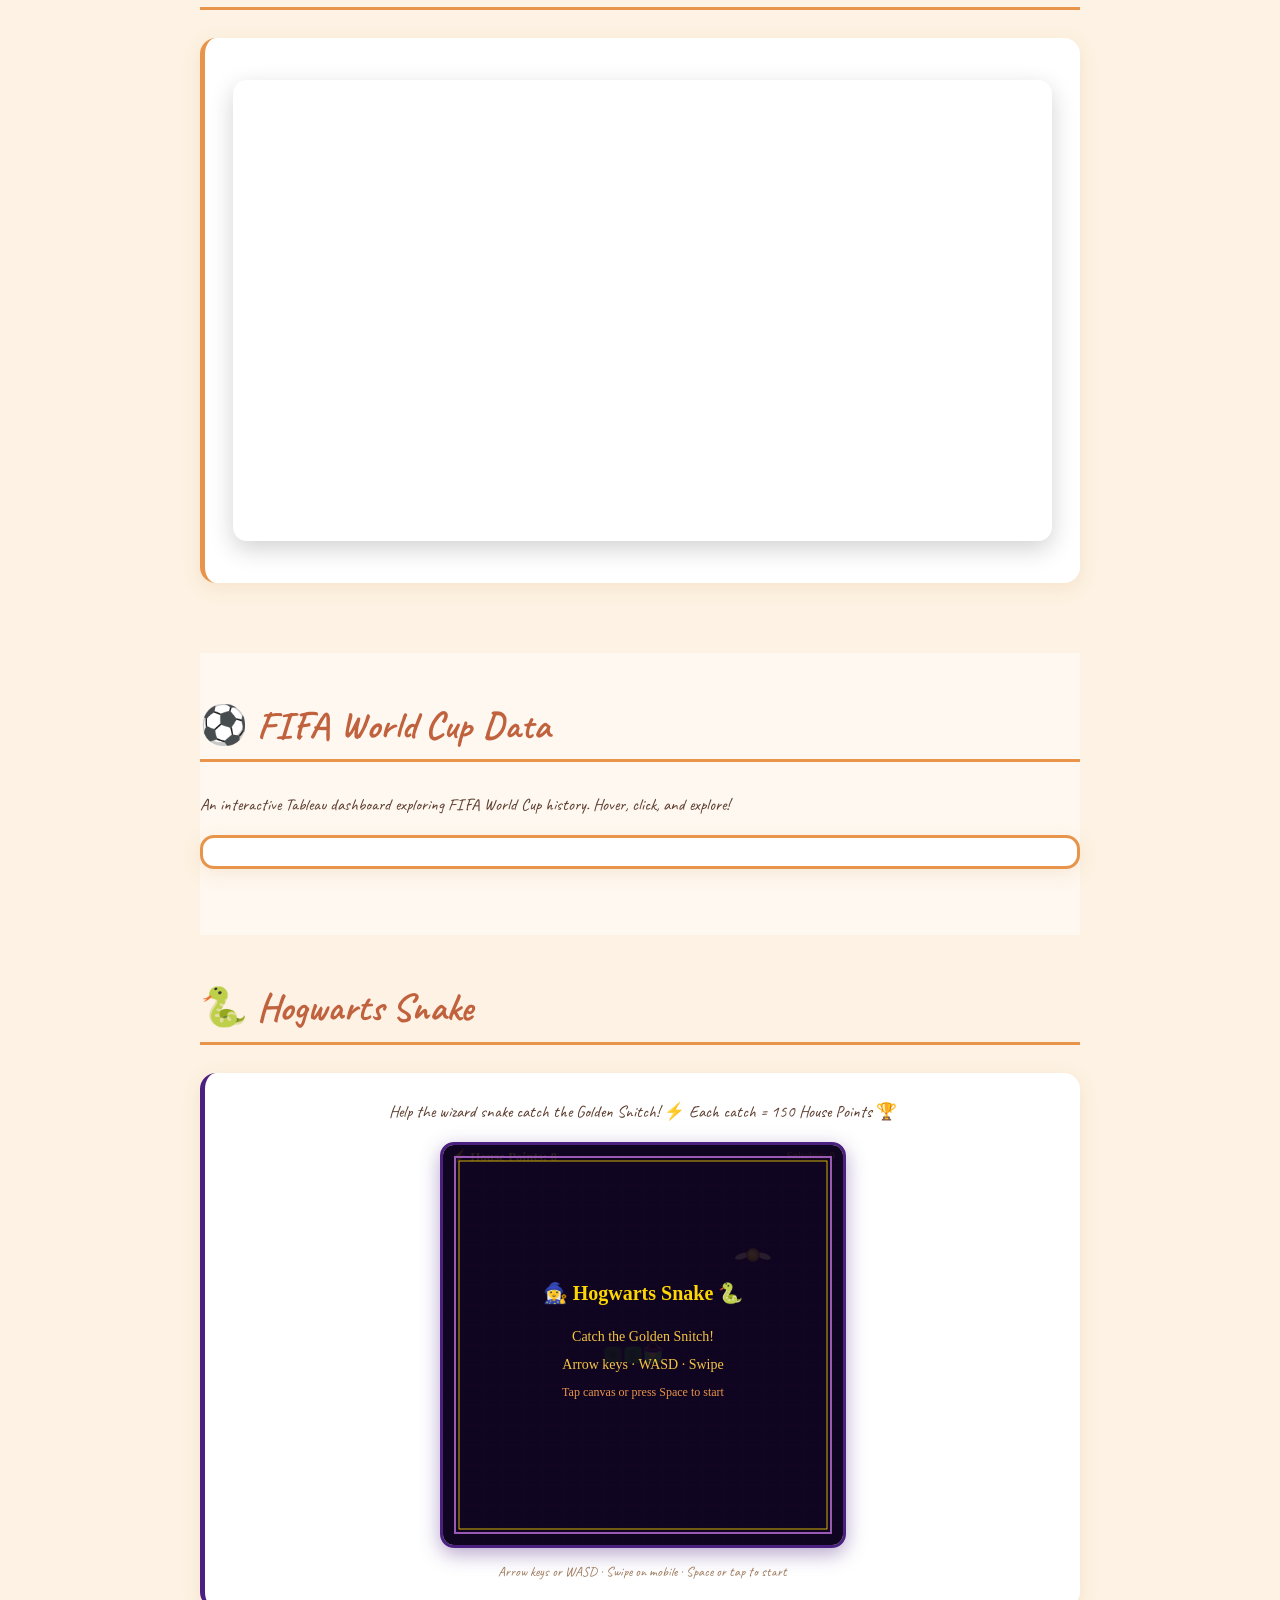
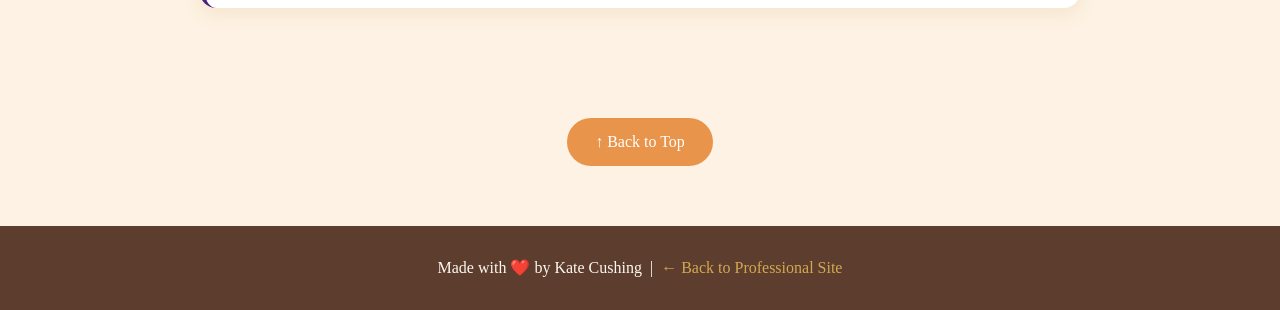
==== commit a2e927e9: "Add files via upload" ====
--- a/scratch/index.html
+++ b/scratch/index.html
@@ -9,9 +9,12 @@
 </head>
 <body>
 
+  <!-- anchor target at absolute top of page (before sticky nav) -->
+  <span id="top" style="position:absolute;top:0;"></span>
+
   <!-- ── Navigation (on-page anchors + back link) ─────── -->
   <!-- This nav uses on-page anchors as required -->
-  <nav class="page-nav" id="top">
+  <nav class="page-nav">
     <a class="back-link" href="../index.html">← Professional Site</a>
     <div class="nav-links">
       <a href="#about">About</a>
@@ -22,6 +25,7 @@
       <a href="#hp">Harry Potter</a>
       <a href="#video">Video</a>
       <a href="#dashboard">Dashboard</a>
+      <a href="#snake">🐍 Game</a>
     </div>
   </nav>
 
@@ -158,15 +162,15 @@
             I now speak conversational Spanish too, which comes more easily thanks to the
             Portuguese foundation. Brazil gave me the world. 🌎
           </p>
-          <p style="margin-top:16px;">
+          <div style="display:flex; flex-wrap:wrap; gap:10px; margin-top:16px;">
             <a class="hp-link-btn" href="https://www.britannica.com/topic/flag-of-Brazil" target="_blank">🏳️ About Brazil's Flag</a>
-            <a class="hp-link-btn" href="https://www.tripadvisor.com/AttractionProductReview-g303536-d17680279-Rio_Grande_do_Sul_City_Tour_by_Gramado_and_Canela-Gramado_State_of_Rio_Grande_do_S.html" target="_blank" style="margin-left:8px;">🌿 Rio Grande do Sul</a>
-          </p>
+            <a class="hp-link-btn" href="https://www.tripadvisor.com/AttractionProductReview-g303536-d17680279-Rio_Grande_do_Sul_City_Tour_by_Gramado_and_Canela-Gramado_State_of_Rio_Grande_do_S.html" target="_blank">🌿 Rio Grande do Sul</a>
+          </div>
         </div>
         <div>
           <!-- REQUIRED: image not from Bootstrap theme -->
           <img
-            src="https://upload.wikimedia.org/wikipedia/commons/thumb/0/05/Flag_of_Brazil.svg/1200px-Flag_of_Brazil.svg.png"
+            src="../images/brazil-flag.svg"
             alt="Flag of Brazil"
             class="flag-img">
           <p class="img-caption">The flag of Brazil — Ordem e Progresso 🇧🇷</p>
@@ -287,6 +291,224 @@
       </div>
     </section>
 
+    <!-- ── Hogwarts Snake Game ───────────────────────── -->
+    <section class="page-section fade-in-section" id="snake">
+      <h2 class="section-heading">🐍 Hogwarts Snake</h2>
+      <div class="warm-card" style="text-align:center; border-left-color:#4B2080; padding:24px 16px;">
+        <p style="color:#5C3D2E; margin-bottom:16px;">
+          Help the wizard snake catch the Golden Snitch! ⚡ Each catch = 150 House Points 🏆
+        </p>
+        <div style="display:flex; justify-content:center;">
+          <canvas id="hpSnakeCanvas" width="400" height="400"
+            style="border:3px solid #4B2080; border-radius:14px; cursor:pointer; max-width:100%;
+                   box-shadow:0 6px 20px rgba(75,32,128,0.4);">
+          </canvas>
+        </div>
+        <!-- D-pad for mobile (shown via JS when touch device detected) -->
+        <div id="snakeDpad" style="display:none; grid-template-columns:repeat(3,52px); grid-template-rows:repeat(3,52px); gap:5px; justify-content:center; margin-top:14px;">
+          <div></div>
+          <button id="snakeUp"    style="background:#5C3D2E;color:#FFD700;border:none;border-radius:10px;font-size:1.4rem;cursor:pointer;">▲</button>
+          <div></div>
+          <button id="snakeLeft"  style="background:#5C3D2E;color:#FFD700;border:none;border-radius:10px;font-size:1.4rem;cursor:pointer;">◀</button>
+          <button                 style="background:transparent;border:none;font-size:1.3rem;color:#9B59B6;">⚡</button>
+          <button id="snakeRight" style="background:#5C3D2E;color:#FFD700;border:none;border-radius:10px;font-size:1.4rem;cursor:pointer;">▶</button>
+          <div></div>
+          <button id="snakeDown"  style="background:#5C3D2E;color:#FFD700;border:none;border-radius:10px;font-size:1.4rem;cursor:pointer;">▼</button>
+          <div></div>
+        </div>
+        <p style="font-size:0.85rem; color:#9c7a5c; margin-top:12px;">Arrow keys or WASD · Swipe on mobile · Space or tap to start</p>
+      </div>
+
+      <script>
+      (function () {
+        var CELL=20, COLS=20, ROWS=20, W=400, H=400;
+        var canvas = document.getElementById('hpSnakeCanvas');
+        var ctx    = canvas.getContext('2d');
+        var DIR    = { UP:{x:0,y:-1}, DOWN:{x:0,y:1}, LEFT:{x:-1,y:0}, RIGHT:{x:1,y:0} };
+        var snake, dir, nextDir, food, score, alive, started, raf, speed, elapsed, lastTs, touchX, touchY;
+
+        function init() {
+          snake   = [{x:10,y:10},{x:9,y:10},{x:8,y:10}];
+          dir     = DIR.RIGHT; nextDir = DIR.RIGHT;
+          score   = 0; alive = true; started = false;
+          speed   = 140; elapsed = 0; lastTs = 0;
+          spawnFood();
+        }
+
+        function spawnFood() {
+          var f;
+          do { f = {x:Math.floor(Math.random()*COLS), y:Math.floor(Math.random()*ROWS)}; }
+          while (snake.some(function(s){return s.x===f.x && s.y===f.y;}));
+          food = f;
+        }
+
+        function step() {
+          dir = nextDir;
+          var h = {x: snake[0].x + dir.x, y: snake[0].y + dir.y};
+          if (h.x<0||h.x>=COLS||h.y<0||h.y>=ROWS||snake.some(function(s){return s.x===h.x&&s.y===h.y;})) {
+            alive = false; return;
+          }
+          snake.unshift(h);
+          if (h.x===food.x && h.y===food.y) { score++; speed=Math.max(70,speed-4); spawnFood(); }
+          else snake.pop();
+        }
+
+        /* draw a rounded rectangle path */
+        function rr(x,y,w,h,r) {
+          ctx.beginPath();
+          ctx.moveTo(x+r,y); ctx.lineTo(x+w-r,y); ctx.arcTo(x+w,y,x+w,y+r,r);
+          ctx.lineTo(x+w,y+h-r); ctx.arcTo(x+w,y+h,x+w-r,y+h,r);
+          ctx.lineTo(x+r,y+h); ctx.arcTo(x,y+h,x,y+h-r,r);
+          ctx.lineTo(x,y+r); ctx.arcTo(x,y,x+r,y,r);
+          ctx.closePath();
+        }
+
+        /* wizard hat drawn above the snake head */
+        function drawHat(cx, cy) {
+          var s = CELL;
+          ctx.save();
+          /* brim */
+          ctx.fillStyle='#111122'; ctx.strokeStyle='#9B59B6'; ctx.lineWidth=1;
+          ctx.beginPath(); ctx.ellipse(cx, cy-s*0.26, s*0.44, s*0.13, 0, 0, Math.PI*2);
+          ctx.fill(); ctx.stroke();
+          /* cone */
+          ctx.beginPath();
+          ctx.moveTo(cx-s*0.3, cy-s*0.26);
+          ctx.lineTo(cx,       cy-s*0.26-s*0.56);
+          ctx.lineTo(cx+s*0.3, cy-s*0.26);
+          ctx.closePath();
+          ctx.fillStyle='#111122'; ctx.fill();
+          ctx.strokeStyle='#9B59B6'; ctx.lineWidth=0.8; ctx.stroke();
+          /* band */
+          ctx.fillStyle='#8B0000';
+          ctx.fillRect(cx-s*0.27, cy-s*0.26-s*0.13, s*0.54, s*0.07);
+          /* star */
+          ctx.fillStyle='#FFD700'; ctx.font=(s*0.17)+'px sans-serif';
+          ctx.textAlign='center'; ctx.textBaseline='middle';
+          ctx.fillText('★', cx, cy-s*0.26-s*0.35);
+          ctx.restore();
+        }
+
+        /* golden snitch with flapping wings */
+        function drawSnitch(ts) {
+          var cx=food.x*CELL+CELL/2, cy=food.y*CELL+CELL/2, r=CELL*0.32;
+          var flap = Math.sin(ts*0.005)*4;
+          ctx.save(); ctx.translate(cx, cy);
+          ctx.fillStyle='rgba(255,248,200,0.82)'; ctx.strokeStyle='rgba(212,168,83,0.7)'; ctx.lineWidth=0.7;
+          ctx.beginPath(); ctx.ellipse(-r*1.7,flap*0.4,r*1.1,r*0.42,-0.3,0,Math.PI*2); ctx.fill(); ctx.stroke();
+          ctx.beginPath(); ctx.ellipse( r*1.7,flap*0.4,r*1.1,r*0.42, 0.3,0,Math.PI*2); ctx.fill(); ctx.stroke();
+          var g=ctx.createRadialGradient(-r*0.25,-r*0.25,0,0,0,r);
+          g.addColorStop(0,'#FFF0A0'); g.addColorStop(0.5,'#FFD700'); g.addColorStop(1,'#B8860B');
+          ctx.beginPath(); ctx.arc(0,0,r,0,Math.PI*2); ctx.fillStyle=g; ctx.fill();
+          ctx.strokeStyle='#8B6914'; ctx.lineWidth=1; ctx.stroke();
+          ctx.restore();
+        }
+
+        function draw(ts) {
+          /* background */
+          ctx.fillStyle='#1A0A2E'; ctx.fillRect(0,0,W,H);
+          /* grid */
+          ctx.strokeStyle='rgba(44,22,84,0.9)'; ctx.lineWidth=0.5;
+          for(var i=0;i<=COLS;i++){ctx.beginPath();ctx.moveTo(i*CELL,0);ctx.lineTo(i*CELL,H);ctx.stroke();}
+          for(var j=0;j<=ROWS;j++){ctx.beginPath();ctx.moveTo(0,j*CELL);ctx.lineTo(W,j*CELL);ctx.stroke();}
+          /* snake body */
+          for(var k=snake.length-1;k>=0;k--){
+            var seg=snake[k], px=seg.x*CELL, py=seg.y*CELL, pad=1.5;
+            if(k===0){ ctx.fillStyle='#50C548'; }
+            else { var t=k/snake.length, gv=Math.round(160-t*70); ctx.fillStyle='rgb(30,'+gv+',30)'; }
+            rr(px+pad,py+pad,CELL-pad*2,CELL-pad*2,4); ctx.fill();
+            /* scale dot on body */
+            if(k>0){ctx.fillStyle='rgba(0,0,0,0.15)';ctx.beginPath();ctx.arc(px+CELL/2,py+CELL/2,CELL*0.22,0,Math.PI*2);ctx.fill();}
+          }
+          /* head: lightning bolt + wizard hat */
+          var hx=snake[0].x*CELL+CELL/2, hy=snake[0].y*CELL+CELL/2;
+          ctx.fillStyle='#FFD700'; ctx.font='bold '+(CELL*0.55)+'px sans-serif';
+          ctx.textAlign='center'; ctx.textBaseline='middle'; ctx.fillText('⚡',hx,hy);
+          drawHat(hx, hy);
+          /* snitch */
+          drawSnitch(ts);
+          /* HUD */
+          ctx.fillStyle='#FFD700'; ctx.font='bold 13px "Comic Sans MS",cursive';
+          ctx.textAlign='left'; ctx.textBaseline='top'; ctx.fillText('⚡ House Points: '+(score*150),8,6);
+          ctx.fillStyle='rgba(255,215,0,0.7)'; ctx.font='11px "Comic Sans MS",cursive';
+          ctx.textAlign='right'; ctx.fillText('Snitches: '+score, W-8, 6);
+          /* overlay screens */
+          if(!started || !alive) drawOverlay(!started);
+        }
+
+        function drawOverlay(isStart) {
+          ctx.fillStyle='rgba(15,5,30,0.88)'; ctx.fillRect(0,0,W,H);
+          ctx.strokeStyle='#9B59B6'; ctx.lineWidth=2; ctx.strokeRect(12,12,W-24,H-24);
+          ctx.strokeStyle='#FFD700'; ctx.lineWidth=0.8; ctx.strokeRect(16,16,W-32,H-32);
+          ctx.textAlign='center'; ctx.textBaseline='middle';
+          var title = isStart ? '🧙‍♀️ Hogwarts Snake 🐍' : '⚡ Avada Kedavra! ⚡';
+          ctx.fillStyle = isStart ? '#FFD700' : '#FF6666';
+          ctx.font='bold 20px "Comic Sans MS",cursive'; ctx.fillText(title, W/2, H/2-50);
+          var lines = isStart
+            ? ['Catch the Golden Snitch!','Arrow keys · WASD · Swipe','Tap canvas or press Space to start']
+            : ['House Points: '+(score*150),'Snitches caught: '+score,'Tap or press Space to play again'];
+          for(var i=0;i<lines.length;i++){
+            ctx.fillStyle = i===lines.length-1 ? '#E8944A' : '#F5C542';
+            ctx.font = (i===lines.length-1?12:14)+'px "Comic Sans MS",cursive';
+            ctx.fillText(lines[i], W/2, H/2-8+i*28);
+          }
+        }
+
+        function loop(ts) {
+          var delta=ts-lastTs; lastTs=ts;
+          if(started&&alive){elapsed+=delta; if(elapsed>=speed){step();elapsed=0;}}
+          draw(ts); raf=requestAnimationFrame(loop);
+        }
+
+        function startGame() {
+          if(raf) cancelAnimationFrame(raf);
+          init(); started=true;
+          raf=requestAnimationFrame(loop);
+        }
+
+        /* keyboard */
+        document.addEventListener('keydown', function(e) {
+          switch(e.key){
+            case 'ArrowUp':    case 'w': case 'W': if(dir.y!==1)  nextDir=DIR.UP;    e.preventDefault(); break;
+            case 'ArrowDown':  case 's': case 'S': if(dir.y!==-1) nextDir=DIR.DOWN;  e.preventDefault(); break;
+            case 'ArrowLeft':  case 'a': case 'A': if(dir.x!==1)  nextDir=DIR.LEFT;  e.preventDefault(); break;
+            case 'ArrowRight': case 'd': case 'D': if(dir.x!==-1) nextDir=DIR.RIGHT; e.preventDefault(); break;
+            case ' ': if(!started||!alive) startGame(); e.preventDefault(); break;
+          }
+        });
+
+        /* touch / swipe */
+        canvas.addEventListener('touchstart', function(e){touchX=e.touches[0].clientX;touchY=e.touches[0].clientY;e.preventDefault();},{passive:false});
+        canvas.addEventListener('touchend', function(e){
+          if(!started||!alive){startGame();return;}
+          var dx=e.changedTouches[0].clientX-touchX, dy=e.changedTouches[0].clientY-touchY;
+          if(Math.abs(dx)<10&&Math.abs(dy)<10)return;
+          if(Math.abs(dx)>Math.abs(dy)){if(dx>0&&dir.x!==-1)nextDir=DIR.RIGHT;else if(dx<0&&dir.x!==1)nextDir=DIR.LEFT;}
+          else{if(dy>0&&dir.y!==-1)nextDir=DIR.DOWN;else if(dy<0&&dir.y!==1)nextDir=DIR.UP;}
+          e.preventDefault();
+        },{passive:false});
+        canvas.addEventListener('click', function(){if(!started||!alive)startGame();});
+
+        /* d-pad buttons */
+        function bindBtn(id, fn){
+          var b=document.getElementById(id); if(!b)return;
+          b.addEventListener('click',function(e){fn();e.preventDefault();});
+          b.addEventListener('touchstart',function(e){fn();e.preventDefault();},{passive:false});
+        }
+        bindBtn('snakeUp',    function(){if(started&&alive&&dir.y!==1)  nextDir=DIR.UP;});
+        bindBtn('snakeDown',  function(){if(started&&alive&&dir.y!==-1) nextDir=DIR.DOWN;});
+        bindBtn('snakeLeft',  function(){if(started&&alive&&dir.x!==1)  nextDir=DIR.LEFT;});
+        bindBtn('snakeRight', function(){if(started&&alive&&dir.x!==-1) nextDir=DIR.RIGHT;});
+
+        /* show d-pad on touch devices */
+        if('ontouchstart' in window){var d=document.getElementById('snakeDpad');if(d)d.style.display='grid';}
+
+        /* start render loop (shows start screen until user plays) */
+        init(); raf=requestAnimationFrame(loop);
+      })();
+      </script>
+    </section>
+
     <!-- ── Back to top (on-page anchor link) ─────────── -->
     <div style="text-align:center; padding: 30px 0 50px;">
       <!-- REQUIRED: on-page anchor -->
